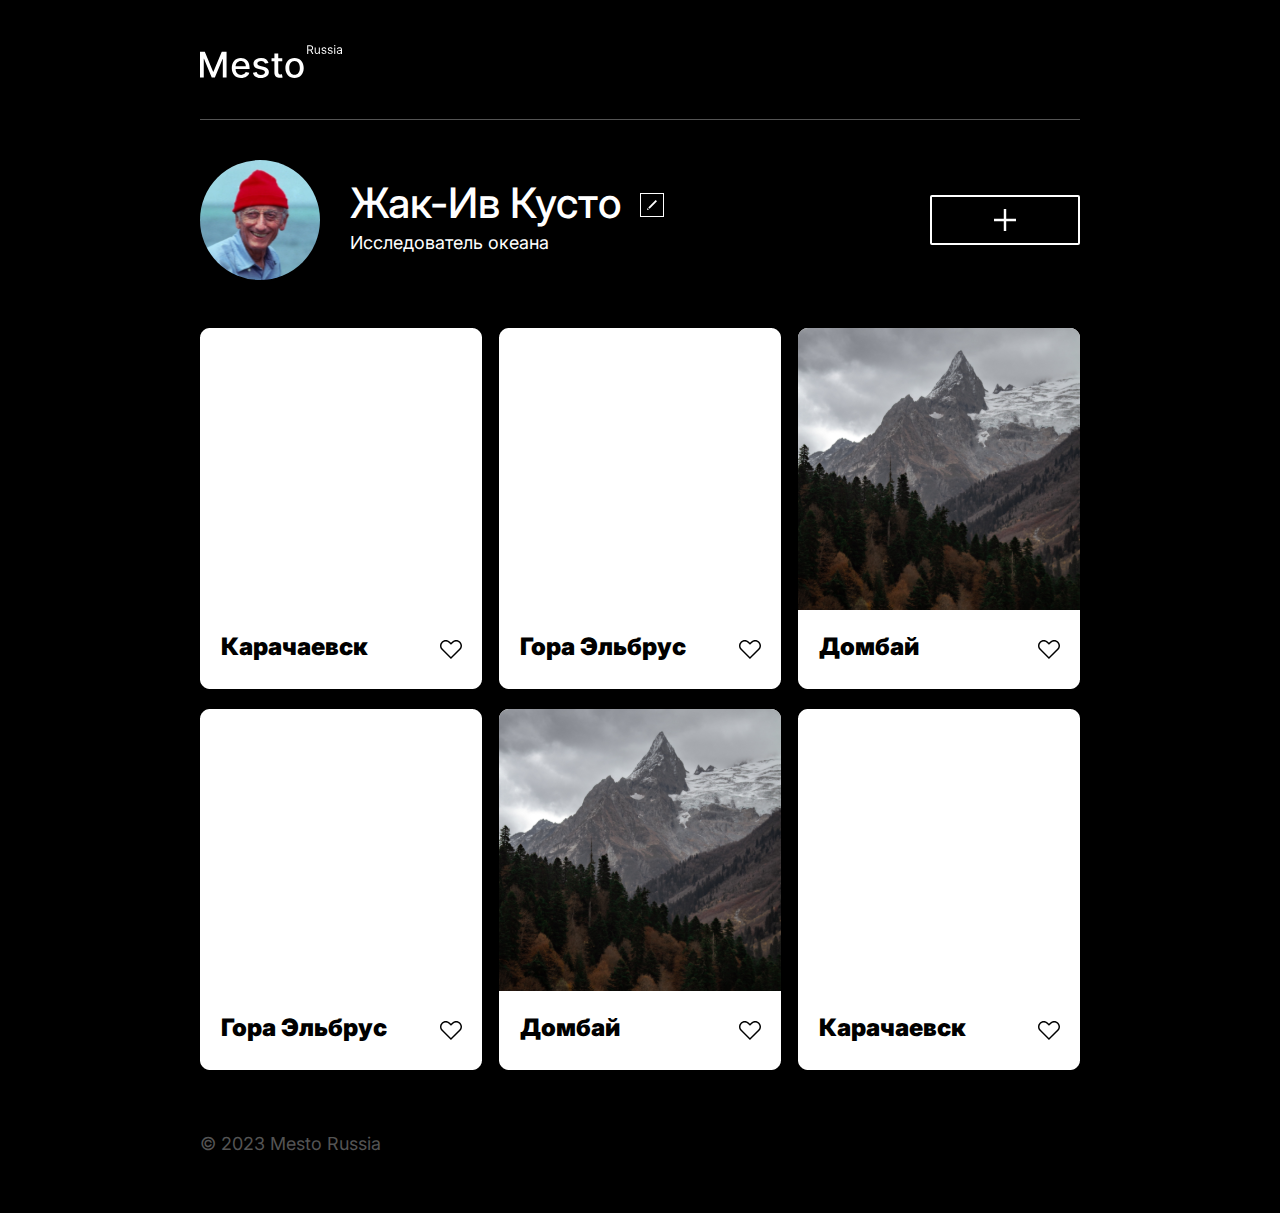
==== Zak.html @ e933d82d "Kusto" ====
<!DOCTYPE html>
<html lang="en">

<head>
    <meta charset="UTF-8">
    <meta name="viewport" content="width=device-width, initial-scale=1.0">
    <link
        href="https://fonts.googleapis.com/css2?family=Agdasima&family=Anton&family=Dancing+Script&family=IM+Fell+DW+Pica&family=Inter:wght@400;500&family=Monoton&family=Montaga&family=PT+Sans&display=swap"
        rel="stylesheet">
    <link rel="stylesheet" href="./reset.css">
    <link rel="stylesheet" href="./pages.css">
    <title>ZakIvKusto</title>
</head>

<body class="body">
    <header class="header">
        <img src="./img/logo.svg" alt="logo">
        <div class="header__line"></div>
    </header>
    <section class="body__section1">
        <img src="./img/Avatar.svg" alt="avatar">
        <div class="body__section1_text">
            <p class="body__section1_textMain">Жак-Ив Кусто</p>
            <p class="body__section1_text_smal">Исследователь океана</p>
        </div>
        <img class="body__section1_edit" src="./img/Edit Button.svg" alt="edit">
        <img class="body__section1_add" src="./img/Add Button.svg" alt="add">
    </section>
    <main class="main">
        <div class="main__card">
            <img class="main__card_rectangle" src="./img/Rectangle.png" alt="">
            <img class="main__card_picture" src="./img/Mask Group.svg" alt="">
            <button><img class="main__card_heart" src="./img/heart.svg" alt="heart"></button>
            <label class="main__card_text" for="picture">Карачаевск</label>
        </div>
        <div class="main__card">
            <img class="main__card_rectangle" src="./img/Rectangle.png" alt="">
            <img class="main__card_picture" src="./img/elbrus.svg" alt="">
            <button><img class="main__card_heart" src="./img/heart.svg" alt="heart"></button>
            <label class="main__card_text" for="picture">Гора Эльбрус</label>
        </div>
        <div class="main__card">
            <img class="main__card_rectangle" src="./img/Rectangle.png" alt="">
            <img class="main__card_picture" src="./img/dombai.svg" alt="">
            <button><img class="main__card_heart" src="./img/heart.svg" alt="heart"></button>
            <label class="main__card_text" for="picture">Домбай</label>
        </div>
        <div class="main__card">
            <img class="main__card_rectangle" src="./img/Rectangle.png" alt="">
            <img class="main__card_picture" src="./img/elbrus.svg" alt="">
            <button><img class="main__card_heart" src="./img/heart.svg" alt="heart"></button>
            <label class="main__card_text" for="picture">Гора Эльбрус</label>
        </div>
        <div class="main__card">
            <img class="main__card_rectangle" src="./img/Rectangle.png" alt="">
            <img class="main__card_picture" src="./img/dombai.svg" alt="">
            <button><img class="main__card_heart" src="./img/heart.svg" alt="heart"></button>
            <label class="main__card_text" for="picture">Домбай</label>
        </div>
        <div class="main__card">
            <img class="main__card_rectangle" src="./img/Rectangle.png" alt="">
            <img class="main__card_picture" src="./img/Mask Group.svg" alt="">
            <button><img class="main__card_heart" src="./img/heart.svg" alt="heart"></button>
            <label class="main__card_text" for="picture">Карачаевск</label>
        </div>
    </main>
    <footer class="footer">
        <p class="footer__text">© 2023 Mesto Russia</p>
    </footer>

</body>

</html>
---- pages.css ----
@import url(./Blocks/body/body.css);
@import url(./Blocks/header/__line/header__line.css);

@import url(./Blocks/body/__section1/body__section1.css);
@import url(./Blocks/body/__section1/body__section1_text_smal.css);
@import url(./Blocks/body/__section1/body__section1_textMain.css);
@import url(./Blocks/body/__section1/body__section1_text.css);
@import url(./Blocks/body/__section1/body__section1_add.css);
@import url(./Blocks/body/__section1/body__section1_edit.css);

@import url(./Blocks/main/main.css);
@import url(./Blocks/main/__card/main__card.css);
@import url(./Blocks/main/__card/main__card_heart.css);
@import url(./Blocks/main/__card/main__card_picture.css);
@import url(./Blocks/main/__card/main__card_rectangle.css);
@import url(./Blocks/main/__card/main__card_text.css);

@import url(./Blocks/footer/footer.css);
@import url(./Blocks/footer/__text/footer__text.css);
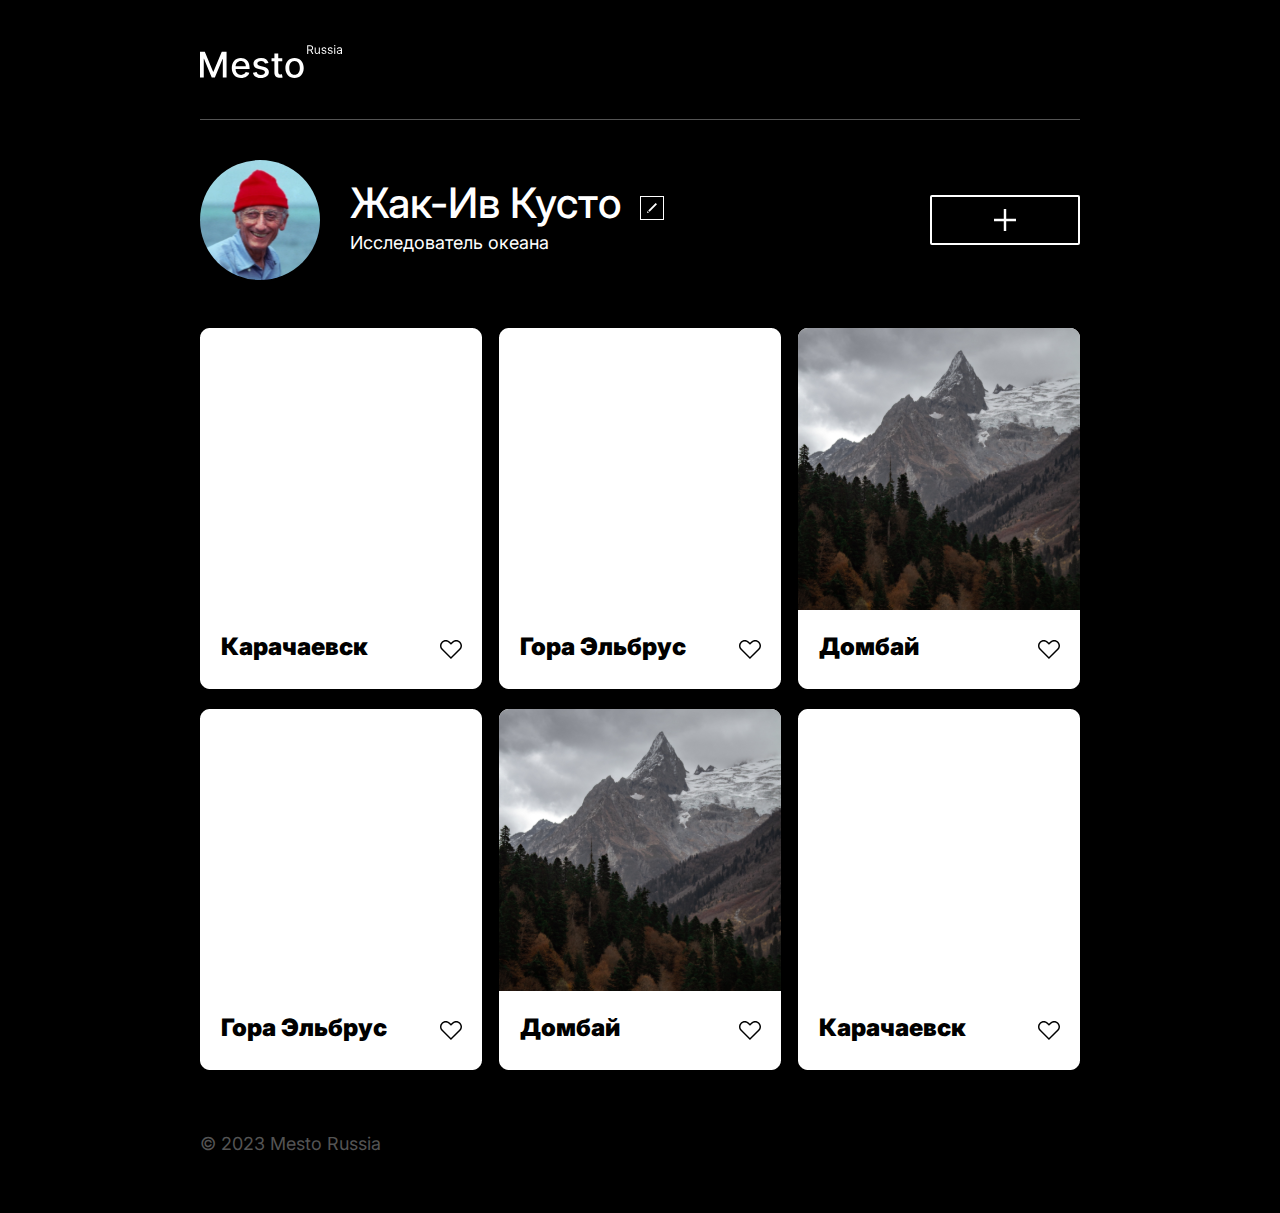
==== commit 4d775537: "window" ====
--- a/Zak.html
+++ b/Zak.html
@@ -23,8 +23,8 @@
             <p class="body__section1_textMain">Жак-Ив Кусто</p>
             <p class="body__section1_text_smal">Исследователь океана</p>
         </div>
-        <img class="body__section1_edit" src="./img/Edit Button.svg" alt="edit">
-        <img class="body__section1_add" src="./img/Add Button.svg" alt="add">
+        <button class="body__section1_edit"><img src="./img/Edit Button.svg" alt="edit"></button>
+        <button class="body__section1_add" ><img src="./img/Add Button.svg" alt="add"></button>
     </section>
     <main class="main">
         <div class="main__card">
@@ -62,12 +62,24 @@
             <img class="main__card_picture" src="./img/Mask Group.svg" alt="">
             <button><img class="main__card_heart" src="./img/heart.svg" alt="heart"></button>
             <label class="main__card_text" for="picture">Карачаевск</label>
-        </div>
+      </div>
+        <section class="popUpWindow">
+            <div class="popUpWindow__container">
+                <p class="popUpWindow__container_header">Редактировать профиль</p>
+                <input class="popUpWindow__container_input" type="text" placeholder="Жак-Ив Кусто">
+                <div class="popUpWindow__container_line"></div>
+                <input class="popUpWindow__container_input " type="text" placeholder="Исследователь океана">
+                <div class="popUpWindow__container_line"></div>
+                <button class="popUpWindow__container_button">Сохранить</button>
+                <button class="popUpWindow__container_close-button"><img src="./img/Close Icon.svg" alt=""></button>
+            </div>
+        </section>
+        
     </main>
     <footer class="footer">
         <p class="footer__text">© 2023 Mesto Russia</p>
     </footer>
-
+  <script src="./main.js"></script>
 </body>
 
 </html>--- a/pages.css
+++ b/pages.css
@@ -18,7 +18,9 @@
 @import url(./Blocks/footer/footer.css);
 @import url(./Blocks/footer/__text/footer__text.css);
 
+@import url(./Blocks/popUpWindow/__container/popUpWindow__container.css);
 
 
 
 
+
